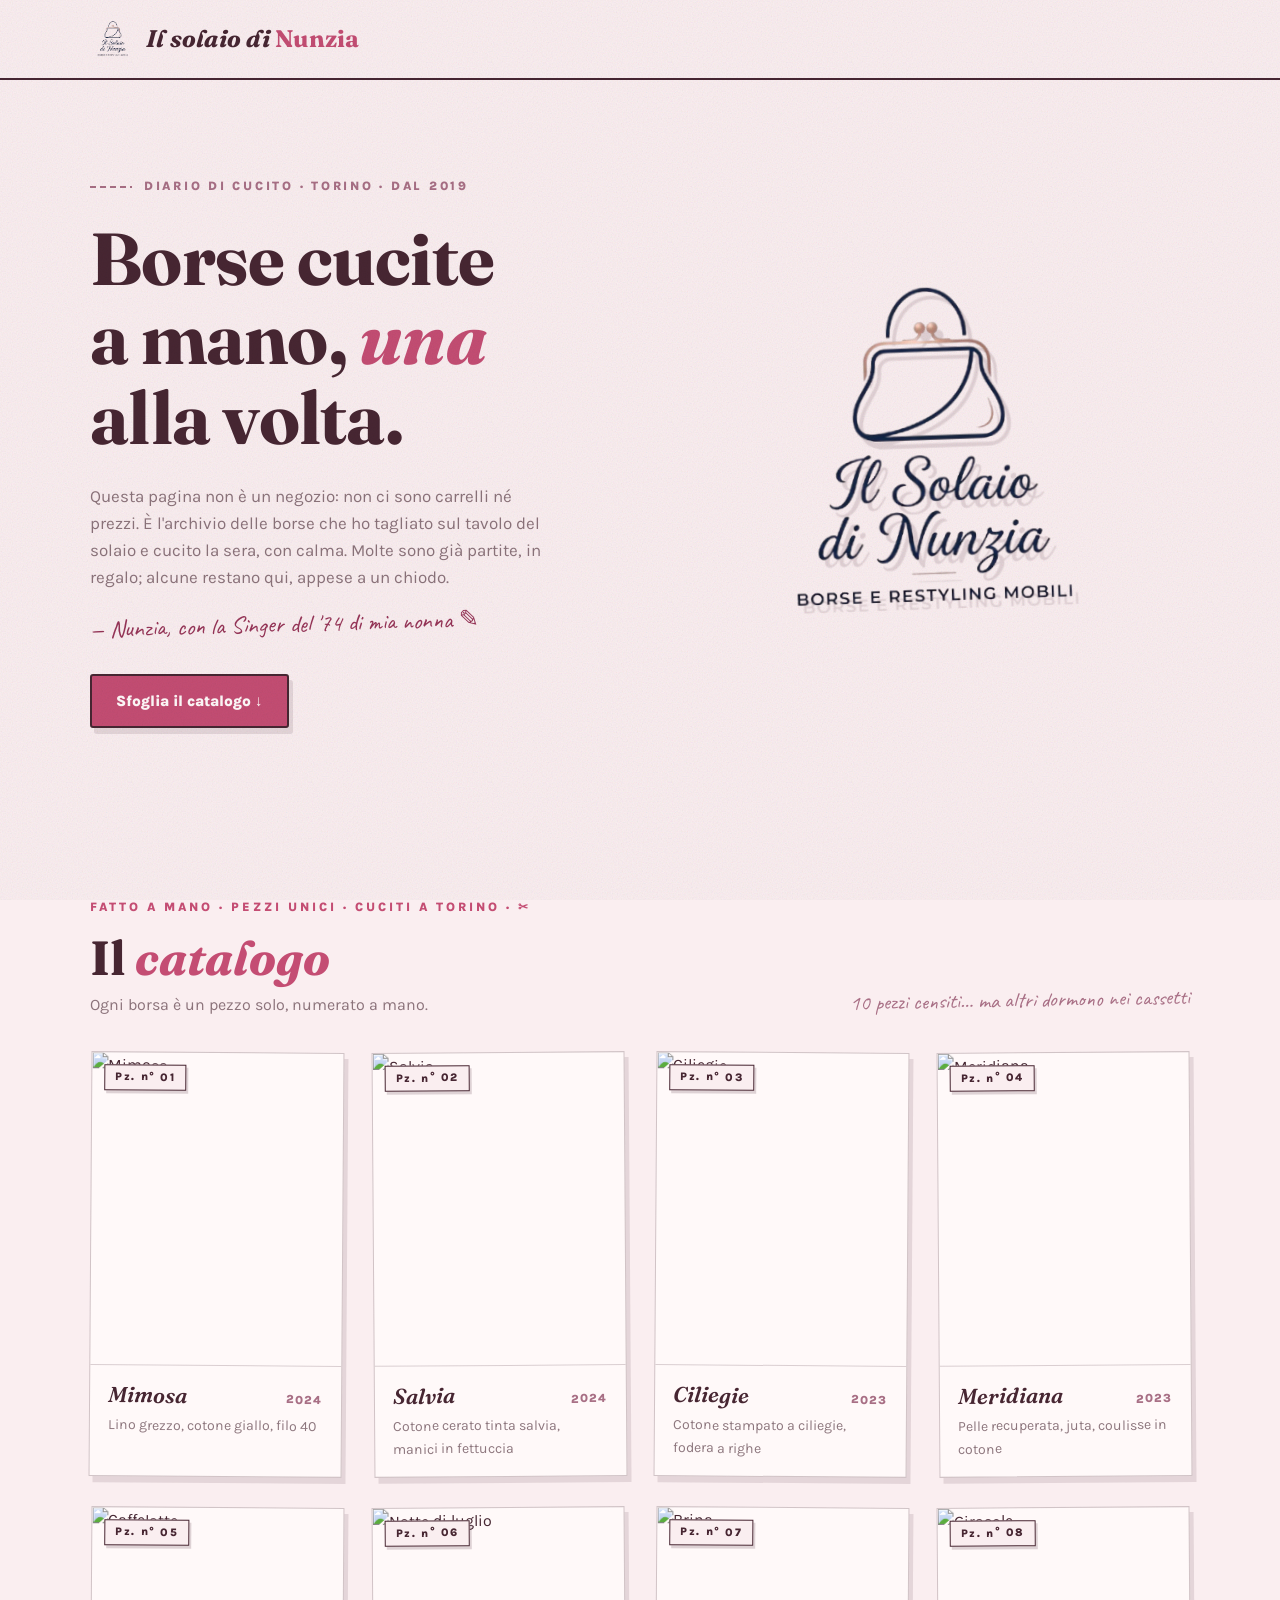
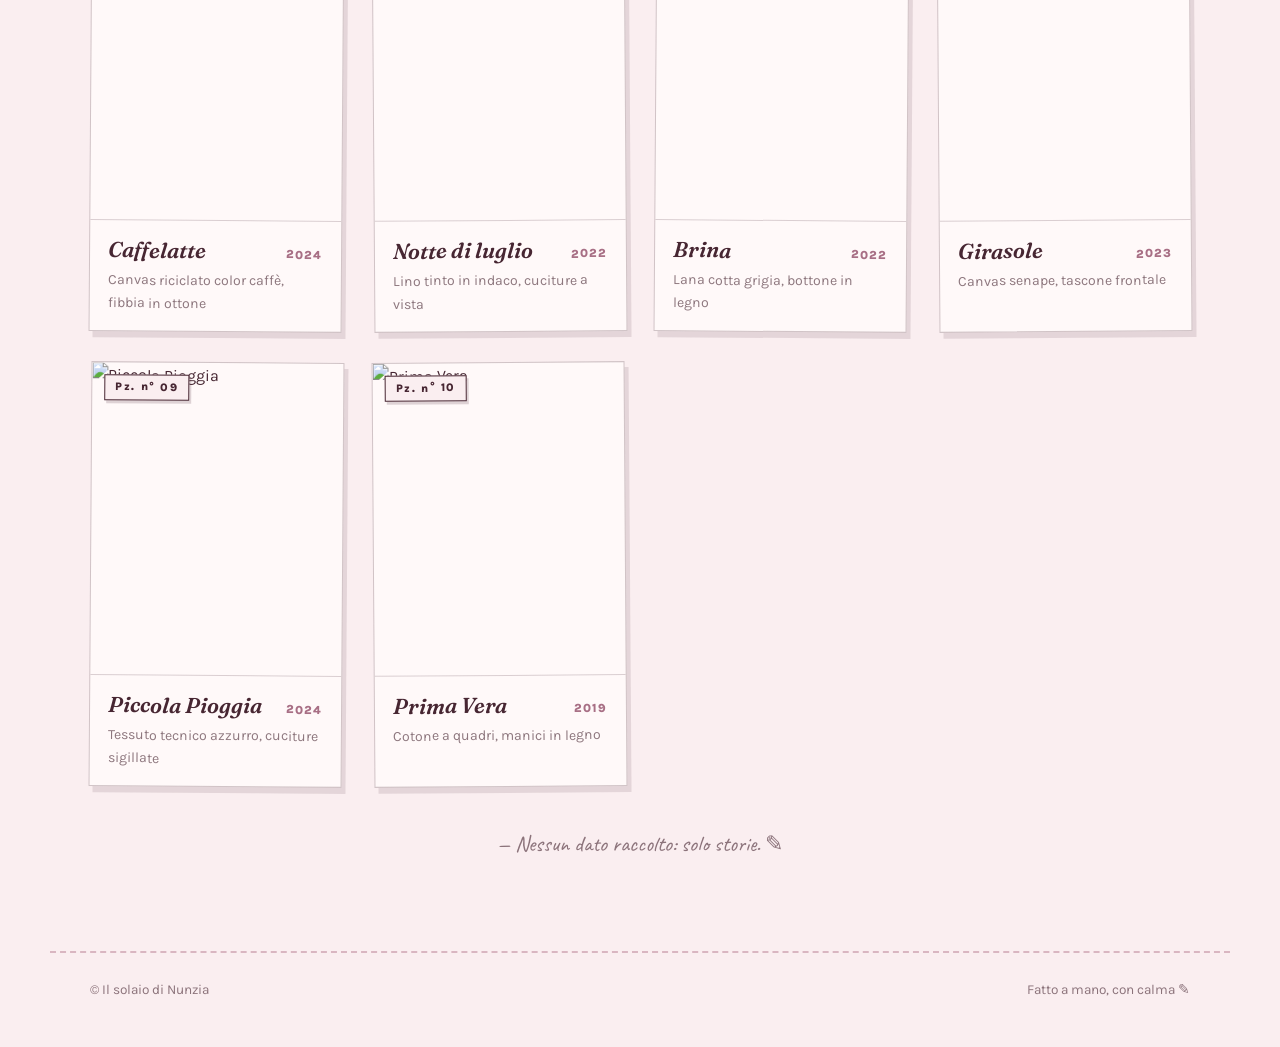
==== index.html @ 2e6f4ac3 "Add files via upload" ====
<!DOCTYPE html>
<html lang="it">
<head>
<meta charset="UTF-8">
<meta name="viewport" content="width=device-width, initial-scale=1.0">
<title>Il solaio di Nunzia — catalogo cucito a mano</title>
<link rel="preconnect" href="https://fonts.googleapis.com">
<link rel="preconnect" href="https://fonts.gstatic.com" crossorigin>
<link href="https://fonts.googleapis.com/css2?family=Caveat&family=Fraunces:ital,wght@0,400;0,600;0,700;1,400;1,700&family=Karla:wght@400;500;700;800&display=swap" rel="stylesheet">
<link rel="stylesheet" href="style.css">
</head>
<body>

<div class="grana"></div>
<div class="filo-progress"></div>

<!-- ============================ TESTATA ============================ -->
<header class="testata">
  <div class="testata-interno">
    <a href="index.html" class="marchio">
      <img src="logo.png" alt="Logo Il solaio di Nunzia" class="logo-img">
      <span>Il solaio di <span class="ago">Nunzia</span></span>
    </a>
  </div>
</header>

<!-- ============================ APERTURA ============================ -->
<section class="apertura">
  <div class="contenitore apertura-griglia">
    <div>
      <div class="occhiello">Diario di cucito · Torino · dal 2019</div>

      <h1 class="titolo">
        <span class="linea"><span class="linea-in">Borse cucite</span></span>
        <span class="linea"><span class="linea-in">a mano, <em>una</em></span></span>
        <span class="linea"><span class="linea-in">alla volta.</span></span>
      </h1>

      <p class="intro">Questa pagina non è un negozio: non ci sono carrelli né prezzi. È l'archivio delle borse che ho tagliato sul tavolo del solaio e cucito la sera, con calma. Molte sono già partite, in regalo; alcune restano qui, appese a un chiodo.</p>

      <p class="firma-apertura caveat">— Nunzia, con la Singer del '74 di mia nonna ✎</p>

      <div class="azioni">
        <a href="#catalogo" class="bottone">Sfoglia il catalogo ↓</a>
      </div>
    </div>

    <!-- LOGO al posto delle istantanee -->
    <div class="scena-logo">
      <img src="logo.png" alt="Logo Il solaio di Nunzia" class="logo-apertura">
    </div>
  </div>
</section>

<!-- ============================ CATALOGO ============================ -->
<section id="catalogo" class="sezione catalogo">
  <div class="contenitore">

    <div class="catalogo-testa">
      <div>
        <div class="capitolo">Fatto a mano · Pezzi unici · Cuciti a Torino · ✂</div>
        <h2 class="titolo-sezione">Il <em>catalogo</em></h2>
        <p style="margin-top:8px;color:var(--inchiostro-soft);">Ogni borsa è un pezzo solo, numerato a mano.</p>
      </div>
      <div class="conta-pezzi">-- pezzi censiti… ma altri dormono nei cassetti</div>
    </div>

    <ul class="griglia"></ul>

    <p class="nota-archivio">— Nessun dato raccolto: solo storie. ✎</p>
  </div>
</section>

<!-- ============================ PIE' DI PAGINA ============================ -->
<footer class="piede">
  <span>© Il solaio di Nunzia</span>
  <span>Fatto a mano, con calma ✎</span>
</footer>

<!-- ============================ SIPARIO (Dettaglio borsa) ============================ -->
<div class="sipario">
  <div class="scheda"></div>
</div>

<!-- ============================ SCRIPT ============================ -->
<script src="app.js"></script>
<script>
  // Animazione comparsa titolo all'apertura
  window.addEventListener('load', () => {
    document.querySelectorAll('.linea').forEach(l => l.classList.add('in'));
  });

  // Filo di avanzamento scroll in alto
  const filo = document.querySelector('.filo-progress');
  window.addEventListener('scroll', () => {
    const h = document.documentElement;
    const pct = h.scrollTop / (h.scrollHeight - h.clientHeight);
    filo.style.transform = `scaleX(${pct})`;
  });
</script>
</body>
</html>
---- style.css ----
/* ============================================================
   LE BORSE DI ANITA — diario di cucito (palette rosa)
   Cipria · carta · lampone · malva
   Tipografia: Fraunces (titoli) · Karla (testo) · Caveat (note a mano)
   ============================================================ */

:root{
  --carta:#faeef0;              /* cipria chiaro */
  --carta-2:#fff9f9;            /* carta biancorosa */
  --carta-3:#f4e1e5;            /* rosa polvere */
  --inchiostro:#472632;         /* prugna scuro */
  --inchiostro-soft:rgba(71,38,50,.62);
  --terra:#c44d73;              /* lampone */
  --terra-scuro:#963457;        /* lampone scuro */
  --oliva:#a86f85;              /* malva */
  --senape:#dd8fae;             /* rosa confetto */
  --filo:#d9b6c1;               /* filo rosa */
  --nastro:rgba(236,166,190,.55); /* nastro adesivo */
  --ombra:4px 6px 0 rgba(71,38,50,.12);
  --ombra-forte:7px 9px 0 rgba(71,38,50,.16);
  --r:3px;
}

*{margin:0;padding:0;box-sizing:border-box}

html{scroll-behavior:smooth}

body{
  font-family:'Karla',sans-serif;
  background:var(--carta);
  color:var(--inchiostro);
  line-height:1.6;
  overflow-x:hidden;
}

::selection{background:var(--terra);color:var(--carta-2)}

img{display:block;max-width:100%}
a{color:inherit}
button{font-family:inherit;cursor:pointer}
section{scroll-margin-top:92px}

h1,h2,h3{font-family:'Fraunces',serif;font-weight:700;line-height:1.08}
.caveat{font-family:'Caveat',cursive;font-size:1.5rem;color:var(--terra-scuro)}

:focus-visible{outline:2px dashed var(--terra);outline-offset:4px;border-radius:2px}

/* ---- grana della carta + filo di avanzamento ---- */
.grana{
  position:fixed;inset:0;z-index:80;pointer-events:none;
  opacity:.30;mix-blend-mode:multiply;
  background-image:url("data:image/svg+xml,%3Csvg xmlns='http://www.w3.org/2000/svg' width='180' height='180'%3E%3Cfilter id='n'%3E%3CfeTurbulence type='fractalNoise' baseFrequency='0.8' numOctaves='2' stitchTiles='stitch'/%3E%3C/filter%3E%3Crect width='180' height='180' filter='url(%23n)' opacity='0.5'/%3E%3C/svg%3E");
}
.filo-progress{
  position:fixed;top:0;left:0;height:4px;width:100%;
  background:var(--terra);transform:scaleX(0);transform-origin:left;
  z-index:90;
}

/* ---- contenitore ---- */
.contenitore{max-width:1180px;margin-inline:auto;padding-inline:clamp(20px,4vw,40px)}

/* ============================ TESTATA ============================ */
.testata{
  position:sticky;top:0;z-index:70;
  background:var(--carta);
  border-bottom:2px solid var(--inchiostro);
}
.testata-interno{
  display:flex;justify-content:space-between;align-items:center;
  padding:16px clamp(20px,4vw,40px);
  max-width:1180px;margin:0 auto;
}
.marchio{
  font-family:'Fraunces',serif;font-weight:700;font-style:italic;
  font-size:1.5rem;text-decoration:none;letter-spacing:.01em;
  display:flex;align-items:center;gap:10px;white-space:nowrap;
}
.marchio .logo-img{
  height:46px;width:auto;max-width:46px;
  filter:saturate(.95) contrast(1.02);
}
.marchio .ago{color:var(--terra);font-style:normal;display:inline-block;transition:transform .5s cubic-bezier(.2,.7,.2,1)}
.marchio:hover .ago{transform:rotate(45deg)}
.link-admin-discreto{
  font-size:.85rem;font-weight:700;text-decoration:none;
  padding:6px 14px;border:1.5px dashed var(--inchiostro);border-radius:999px;
  background:var(--carta-2);color:var(--inchiostro);
  transition:all .2s ease;
}
.link-admin-discreto:hover{
  background:var(--inchiostro);color:var(--carta-2);border-style:solid;
}

/* ============================ APERTURA ============================ */
.apertura{position:relative;padding:clamp(48px,7vw,90px) 0 70px;overflow:hidden}
.apertura-griglia{
  display:grid;grid-template-columns:1.05fr 1fr;gap:40px;align-items:center;
}
.occhiello{
  display:inline-flex;align-items:center;gap:12px;
  font-weight:800;font-size:.78rem;text-transform:uppercase;letter-spacing:.22em;
  color:var(--oliva);margin-bottom:22px;
}
.occhiello::before{content:"";width:42px;height:2px;background:repeating-linear-gradient(90deg,var(--oliva) 0 6px,transparent 6px 10px)}
.titolo{font-size:clamp(2.6rem,6vw,4.6rem);letter-spacing:-.01em}
.titolo em{font-style:italic;color:var(--terra)}
.linea{display:block;overflow:hidden;padding-bottom:.08em;margin-bottom:-.08em}
.linea-in{display:inline-block;transform:translateY(120%);transition:transform 1s cubic-bezier(.2,.75,.2,1)}
.linea:nth-child(2) .linea-in{transition-delay:.12s}
.linea:nth-child(3) .linea-in{transition-delay:.24s}
.linea.in .linea-in{transform:none}

.apertura p.intro{max-width:46ch;margin-top:26px;font-size:1.06rem;color:var(--inchiostro-soft)}
.firma-apertura{margin-top:14px;transform:rotate(-1.5deg);display:inline-block}
.etichetta-archivio{
  display:inline-block;margin-top:26px;padding:7px 16px;
  border:2px dashed var(--terra);color:var(--terra-scuro);
  font-weight:800;font-size:.75rem;text-transform:uppercase;letter-spacing:.2em;
  transform:rotate(-2deg);background:var(--carta-2);
}
.azioni{display:flex;gap:16px;margin-top:30px;flex-wrap:wrap}
.bottone{
  display:inline-block;text-decoration:none;font-weight:800;font-size:.95rem;
  background:var(--terra);color:var(--carta-2);
  padding:13px 24px;border:2px solid var(--inchiostro);border-radius:var(--r);
  box-shadow:var(--ombra);transition:transform .2s,box-shadow .2s;
}
.bottone:hover{transform:translate(-2px,-2px);box-shadow:var(--ombra-forte)}
.bottone:active{transform:translate(2px,2px);box-shadow:1px 2px 0 rgba(71,38,50,.2)}

/* polaroid sparse */
.scena{position:relative;height:clamp(400px,42vw,540px)}
.pol{
  position:absolute;background:#fffdf9;padding:10px 10px 40px;
  border:1px solid rgba(71,38,50,.18);box-shadow:var(--ombra);
  transform:rotate(var(--rot));transition:transform .45s cubic-bezier(.2,.7,.2,1),box-shadow .45s,z-index 0s;
}
.pol::before{ /* nastro adesivo */
  content:"";position:absolute;top:-12px;left:50%;width:86px;height:26px;
  transform:translateX(-50%) rotate(-3deg);
  background:var(--nastro);box-shadow:0 1px 2px rgba(71,38,50,.12);
}
.pol img{width:100%;height:auto;filter:saturate(.95) contrast(1.02)}
.pol figcaption{
  position:absolute;bottom:6px;left:0;right:0;text-align:center;
  font-family:'Caveat',cursive;font-size:1.3rem;color:var(--inchiostro-soft);
}
.pol:hover{transform:rotate(0deg) translateY(-8px) scale(1.03);box-shadow:var(--ombra-forte);z-index:5}
.pol-1{top:6%;left:2%;width:min(240px,46%);--rot:-6deg}
.pol-2{top:0;right:4%;width:min(215px,42%);--rot:5deg}
.pol-3{bottom:4%;left:24%;width:min(255px,50%);--rot:-2deg;z-index:2}

/* timbro rotante */
.timbro{
  position:absolute;bottom:0;left:-14px;width:128px;height:128px;z-index:6;
  color:var(--terra-scuro);
}
.timbro svg{width:100%;height:100%;animation:gira 24s linear infinite}
.timbro .centro{
  position:absolute;inset:0;display:grid;place-items:center;
  font-size:1.8rem;color:var(--terra);
}
@keyframes gira{to{transform:rotate(360deg)}}

/* ============================ SEZIONI ============================ */
.sezione{padding:clamp(60px,8vw,100px) 0 90px}
.capitolo{
  font-weight:800;font-size:.78rem;text-transform:uppercase;letter-spacing:.24em;
  color:var(--terra);margin-bottom:14px;
}
.titolo-sezione{font-size:clamp(1.9rem,4vw,3rem);max-width:22ch}
.titolo-sezione em{font-style:italic;color:var(--terra)}

/* animazioni di comparsa */
.reveal{opacity:0;transform:translateY(22px);transition:opacity .8s ease,transform .8s cubic-bezier(.2,.7,.2,1);transition-delay:calc(var(--r,0)*70ms)}
.reveal.in{opacity:1;transform:none}

/* ============================ CATALOGO ============================ */
.catalogo-testa{display:flex;align-items:flex-end;justify-content:space-between;gap:24px;flex-wrap:wrap;margin-bottom:34px}
.conta-pezzi{font-family:'Caveat',cursive;font-size:1.35rem;color:var(--oliva);transform:rotate(-1deg)}

.filtri{display:flex;gap:10px;flex-wrap:wrap;margin-bottom:38px}
.filtro{
  padding:9px 18px;border:2px dashed var(--inchiostro);border-radius:999px;
  background:transparent;font-weight:700;font-size:.85rem;letter-spacing:.04em;
  transition:.25s;color:var(--inchiostro);
}
.filtro:hover{background:var(--carta-2);transform:translateY(-2px)}
.filtro.attivo{background:var(--inchiostro);color:var(--carta-2);border-style:solid}

.griglia{list-style:none;display:grid;grid-template-columns:repeat(auto-fill,minmax(248px,1fr));gap:30px}

.carta{
  background:var(--carta-2);border:1.5px solid rgba(71,38,50,.25);
  border-radius:var(--r);box-shadow:var(--ombra);
  display:flex;flex-direction:column;overflow:hidden;
  transition:transform .35s cubic-bezier(.2,.7,.2,1),box-shadow .35s;
  cursor:pointer;
}
.carta:nth-child(odd){transform:rotate(.4deg)}
.carta:nth-child(even){transform:rotate(-.4deg)}
.carta:hover{transform:translateY(-7px) rotate(0deg);box-shadow:var(--ombra-forte)}
.carta.nascosta{display:none}
.carta.pop{animation:pop .5s cubic-bezier(.2,.7,.2,1) both}
@keyframes pop{from{opacity:0;transform:translateY(16px) scale(.96)}to{opacity:1;transform:none}}

.carta-foto{position:relative;overflow:hidden;aspect-ratio:4/5;border-bottom:1.5px solid rgba(71,38,50,.2)}
.carta-foto img{width:100%;height:100%;object-fit:cover;transition:transform .9s cubic-bezier(.2,.7,.2,1);filter:saturate(.95)}
.carta:hover .carta-foto img{transform:scale(1.07) rotate(.5deg)}
.pezzo{
  position:absolute;top:12px;left:12px;background:var(--carta);
  border:1.5px solid var(--inchiostro);padding:3px 10px;
  font-weight:800;font-size:.7rem;letter-spacing:.14em;box-shadow:2px 3px 0 rgba(71,38,50,.18);
}
.ingrandisci{
  position:absolute;bottom:12px;right:12px;background:var(--inchiostro);color:var(--carta-2);
  font-size:.78rem;font-weight:700;padding:6px 12px;border-radius:999px;
  opacity:0;transform:translateY(8px);transition:.3s;pointer-events:none;
}
.carta:hover .ingrandisci{opacity:1;transform:none}

.carta-corpo{padding:18px 18px 16px;display:flex;flex-direction:column;gap:6px;flex:1}
.carta-testa{display:flex;justify-content:space-between;align-items:baseline;gap:10px}
.carta-testa h3{font-size:1.35rem;font-style:italic;font-weight:600}
.anno{font-weight:800;font-size:.75rem;color:var(--oliva);letter-spacing:.1em}
.materiali-riga{font-size:.88rem;color:var(--inchiostro-soft)}
.carta-piede{
  margin-top:auto;padding-top:12px;border-top:2px dashed var(--filo);
  display:flex;justify-content:space-between;align-items:center;gap:10px;
}
.stato{font-weight:700;font-size:.78rem;display:inline-flex;align-items:center;gap:7px}
.stato::before{content:"";width:9px;height:9px;border-radius:50%;background:var(--puntino,var(--oliva));border:1px solid rgba(71,38,50,.4)}
.guarda{
  background:none;border:none;font-weight:800;font-size:.82rem;color:var(--terra);
  letter-spacing:.04em;padding:4px 0;border-bottom:2px dashed var(--terra);
  transition:.25s;
}
.guarda:hover{color:var(--terra-scuro);letter-spacing:.08em}

.nota-archivio{margin-top:38px;text-align:center;font-family:'Caveat',cursive;font-size:1.4rem;color:var(--inchiostro-soft)}

/* ============================ RIGA FINALE ============================ */
.piede{
  max-width:1180px;margin:0 auto;
  padding:26px clamp(20px,4vw,40px) 46px;
  border-top:2px dashed var(--filo);
  display:flex;justify-content:space-between;gap:16px;flex-wrap:wrap;
  font-size:.85rem;color:var(--inchiostro-soft);
}

/* ============================ SIPARIO (dettaglio borsa) ============================ */
.sipario{
  position:fixed;inset:0;z-index:100;display:grid;place-items:center;padding:20px;
  background:rgba(71,38,50,.60);
  opacity:0;transition:opacity .3s ease;
}
.sipario.aperto{opacity:1}
.scheda{
  background:var(--carta);border:2px solid var(--inchiostro);border-radius:var(--r);
  box-shadow:10px 12px 0 rgba(71,38,50,.30);
  width:min(880px,100%);max-height:88vh;overflow:auto;
  display:grid;grid-template-columns:1fr 1fr;position:relative;
  transform:translateY(24px) scale(.98);transition:transform .35s cubic-bezier(.2,.7,.2,1);
}
.sipario.aperto .scheda{transform:none}
.scheda-foto{position:relative;background:#fffdf9;padding:16px;border-right:2px dashed var(--filo)}
.scheda-foto img{width:100%;height:100%;object-fit:cover;min-height:320px}
.scheda-foto::before{content:"";position:absolute;top:6px;left:50%;width:110px;height:28px;transform:translateX(-50%) rotate(-3deg);background:var(--nastro);z-index:2}
.scheda-corpo{padding:34px 30px}
.scheda-corpo .capitolo{margin-bottom:6px}
.scheda-corpo h3{font-size:2.1rem;font-style:italic;font-weight:600}
.scheda-dettagli{margin:22px 0;border-top:2px dashed var(--filo)}
.scheda-dettagli div{
  display:flex;justify-content:space-between;gap:14px;padding:9px 0;
  border-bottom:2px dashed var(--filo);font-size:.92rem;
}
.scheda-dettagli dt{font-weight:800;text-transform:uppercase;font-size:.72rem;letter-spacing:.14em;color:var(--oliva);padding-top:3px}
.scheda-dettagli dd{text-align:right;font-weight:600}
.scheda-nota{font-family:'Caveat',cursive;font-size:1.5rem;color:var(--terra-scuro);transform:rotate(-1deg)}
.chiudi{
  position:absolute;top:12px;right:12px;z-index:3;
  width:42px;height:42px;border:2px solid var(--inchiostro);border-radius:50%;
  background:var(--carta);font-size:1.05rem;font-weight:800;
  box-shadow:2px 3px 0 rgba(71,38,50,.25);transition:.25s;
}
.chiudi:hover{background:var(--terra);color:var(--carta-2);transform:rotate(90deg)}

/* ============================ RESPONSIVE ============================ */
@media (max-width:960px){
  .apertura-griglia{grid-template-columns:1fr}
  .scena{height:clamp(340px,70vw,440px);margin-top:10px}
  .scheda{grid-template-columns:1fr}
  .scheda-foto{border-right:0;border-bottom:2px dashed var(--filo)}
  .scheda-foto img{min-height:0;max-height:340px}
}

/* ============================ MOVIMENTO RIDOTTO ============================ */
@media (prefers-reduced-motion: reduce){
  html{scroll-behavior:auto}
  *,*::before,*::after{animation:none!important;transition:none!important}
  .linea-in{transform:none}
  .reveal{opacity:1;transform:none}
}
/* ============================ LOGO IN APERTURA ============================ */
.scena-logo{
  display:flex;
  align-items:center;
  justify-content:center;
  padding:10px 0;
}
.logo-apertura{
  width:min(420px, 82%);
  height:auto;
  transform:rotate(-2deg);
  filter:drop-shadow(6px 8px 0 rgba(71,38,50,.14));
  transition:transform .45s cubic-bezier(.2,.7,.2,1);
}
.logo-apertura:hover{
  transform:rotate(0deg) scale(1.03);
}
@media (max-width:960px){
  .scena-logo{margin-top:10px}
  .logo-apertura{width:min(320px, 70%)}
}
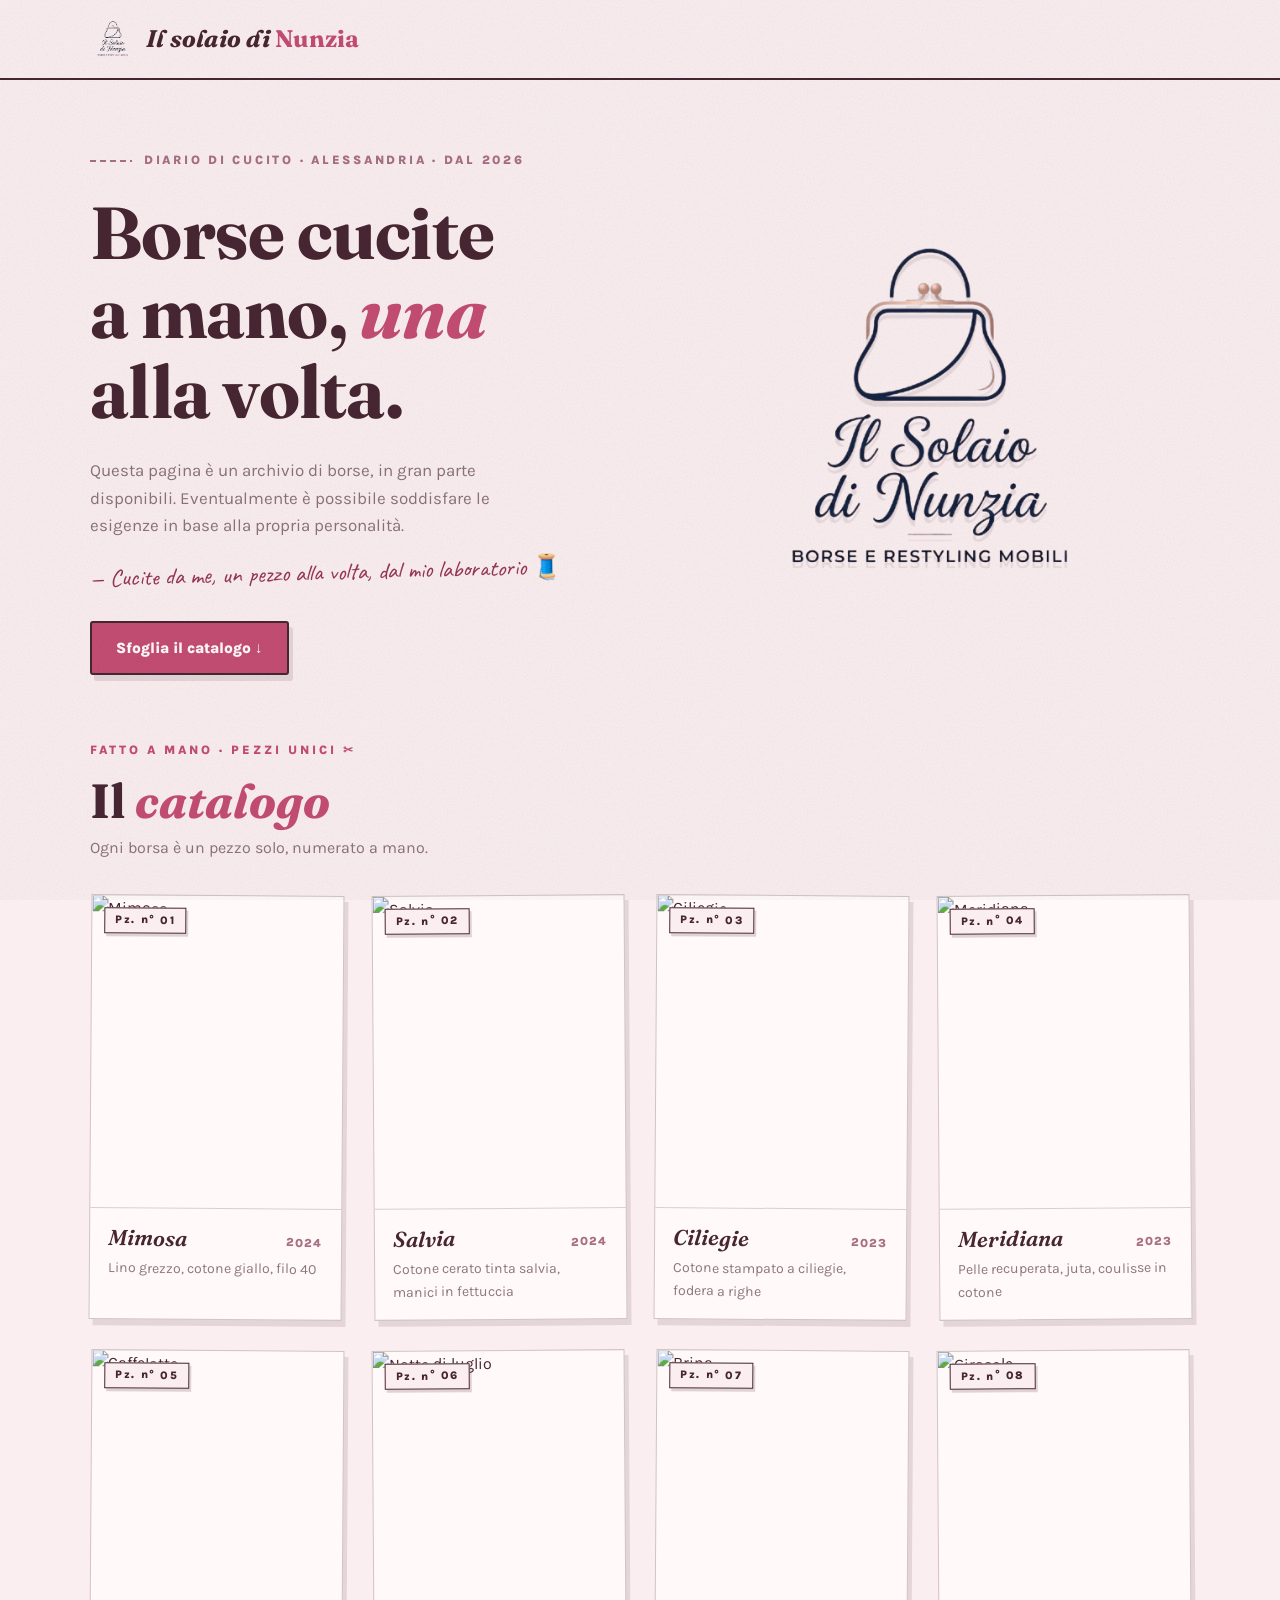
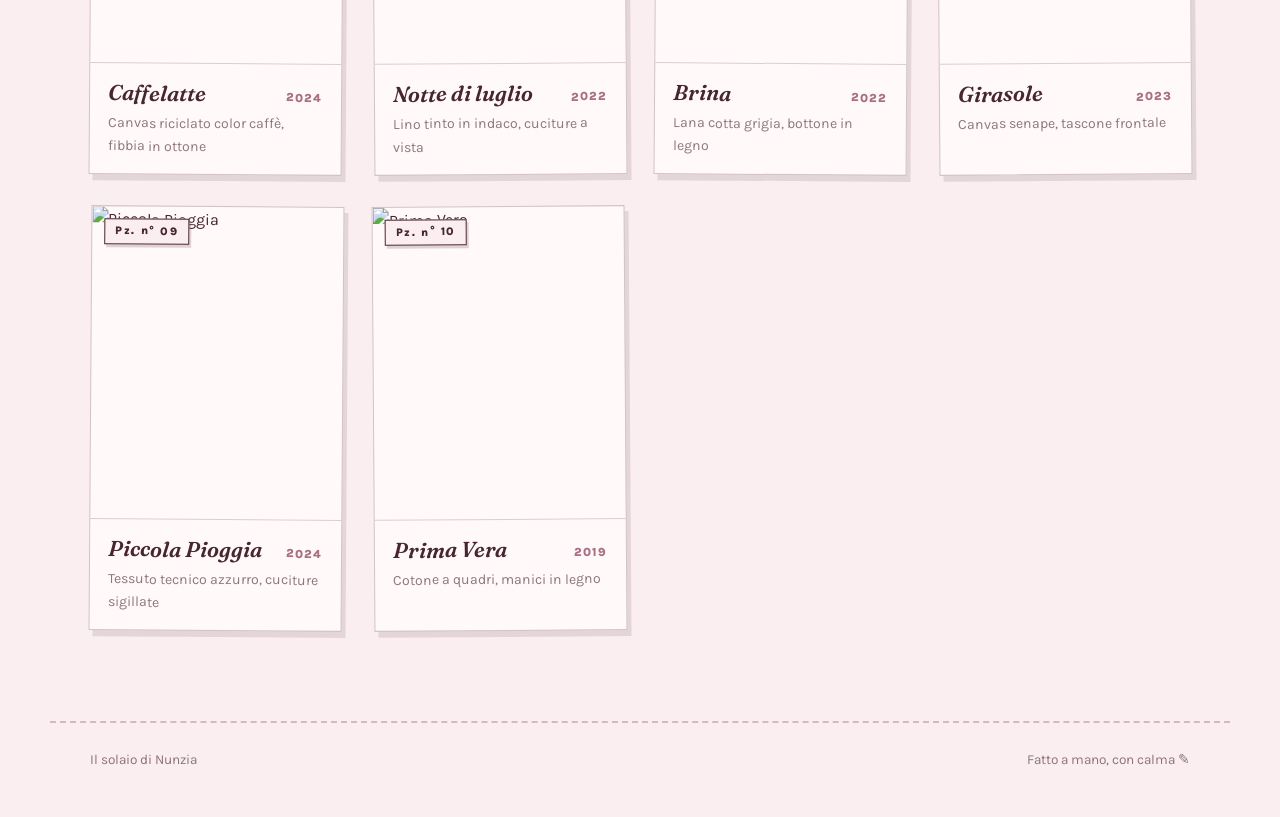
==== commit 3a465db5: "Add files via upload" ====
--- a/index.html
+++ b/index.html
@@ -28,7 +28,7 @@
 <section class="apertura">
   <div class="contenitore apertura-griglia">
     <div>
-      <div class="occhiello">Diario di cucito · Torino · dal 2019</div>
+      <div class="occhiello">Diario di cucito · Alessandria · dal 2026</div>
 
       <h1 class="titolo">
         <span class="linea"><span class="linea-in">Borse cucite</span></span>
@@ -36,9 +36,9 @@
         <span class="linea"><span class="linea-in">alla volta.</span></span>
       </h1>
 
-      <p class="intro">Questa pagina non è un negozio: non ci sono carrelli né prezzi. È l'archivio delle borse che ho tagliato sul tavolo del solaio e cucito la sera, con calma. Molte sono già partite, in regalo; alcune restano qui, appese a un chiodo.</p>
+      <p class="intro">Questa pagina è un archivio di borse, in gran parte disponibili. Eventualmente è possibile soddisfare le esigenze in base alla propria personalità.</p>
 
-      <p class="firma-apertura caveat">— Nunzia, con la Singer del '74 di mia nonna ✎</p>
+      <p class="firma-apertura caveat">— Cucite da me, un pezzo alla volta, dal mio laboratorio 🧵</p>
 
       <div class="azioni">
         <a href="#catalogo" class="bottone">Sfoglia il catalogo ↓</a>
@@ -58,22 +58,22 @@
 
     <div class="catalogo-testa">
       <div>
-        <div class="capitolo">Fatto a mano · Pezzi unici · Cuciti a Torino · ✂</div>
+        <div class="capitolo">Fatto a mano · Pezzi unici ✂</div>
         <h2 class="titolo-sezione">Il <em>catalogo</em></h2>
         <p style="margin-top:8px;color:var(--inchiostro-soft);">Ogni borsa è un pezzo solo, numerato a mano.</p>
       </div>
-      <div class="conta-pezzi">-- pezzi censiti… ma altri dormono nei cassetti</div>
+      
     </div>
 
     <ul class="griglia"></ul>
 
-    <p class="nota-archivio">— Nessun dato raccolto: solo storie. ✎</p>
+
   </div>
 </section>
 
 <!-- ============================ PIE' DI PAGINA ============================ -->
 <footer class="piede">
-  <span>© Il solaio di Nunzia</span>
+  <span>  Il solaio di Nunzia</span>
   <span>Fatto a mano, con calma ✎</span>
 </footer>
 
--- a/style.css
+++ b/style.css
@@ -310,16 +310,23 @@
   padding:10px 0;
 }
 .logo-apertura{
-  width:min(420px, 82%);
-  height:auto;
-  transform:rotate(-2deg);
-  filter:drop-shadow(6px 8px 0 rgba(71,38,50,.14));
-  transition:transform .45s cubic-bezier(.2,.7,.2,1);
+width:min(420px, 82%);
+height:auto;
+transform:none;
+filter:drop-shadow(0 6px 0 rgba(71,38,50,.10));
+transition:transform .45s cubic-bezier(.2,.7,.2,1);
 }
 .logo-apertura:hover{
-  transform:rotate(0deg) scale(1.03);
+transform:scale(1.02);
 }
 @media (max-width:960px){
   .scena-logo{margin-top:10px}
   .logo-apertura{width:min(320px, 70%)}
+}
+/* ---- AVVICINA APERTURA E CATALOGO ---- */
+.apertura{
+  padding:clamp(40px,5vw,64px) 0 22px;
+}
+#catalogo{
+  padding-top:clamp(26px,3.5vw,44px);
 }
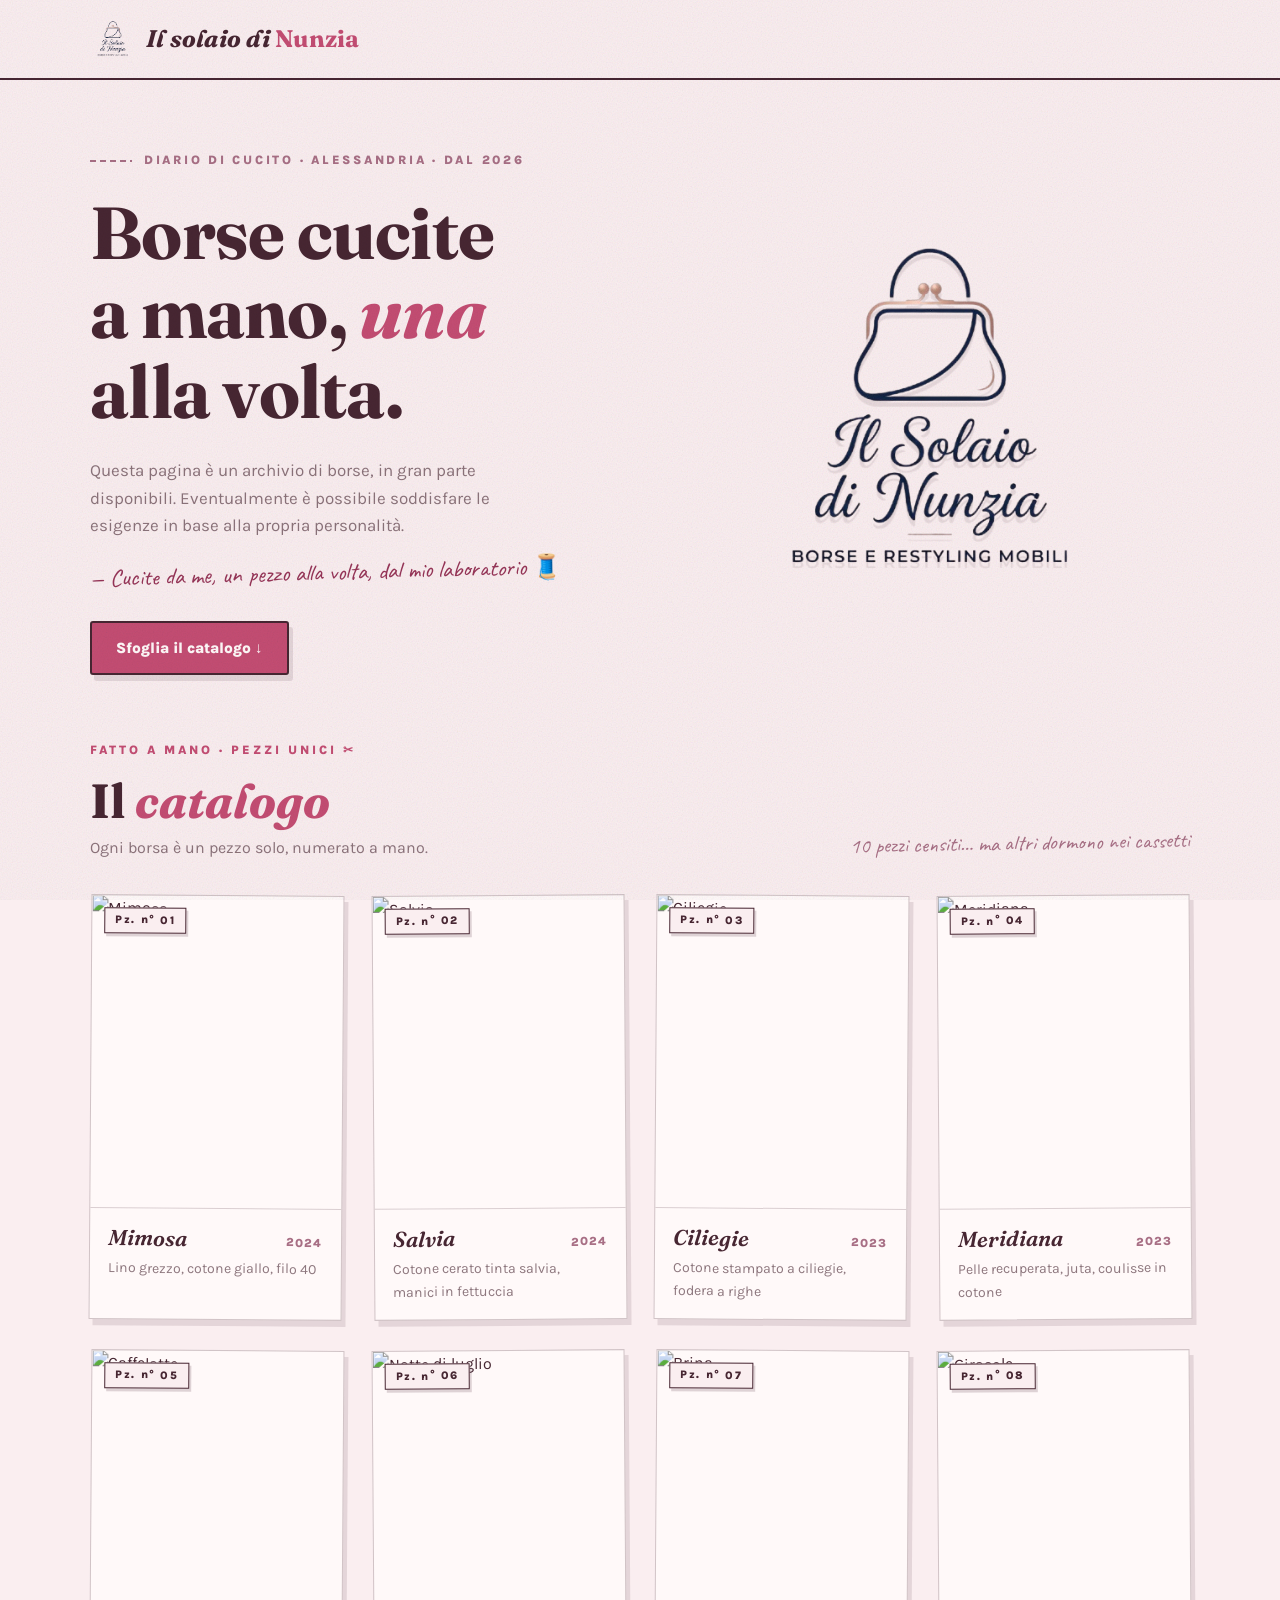
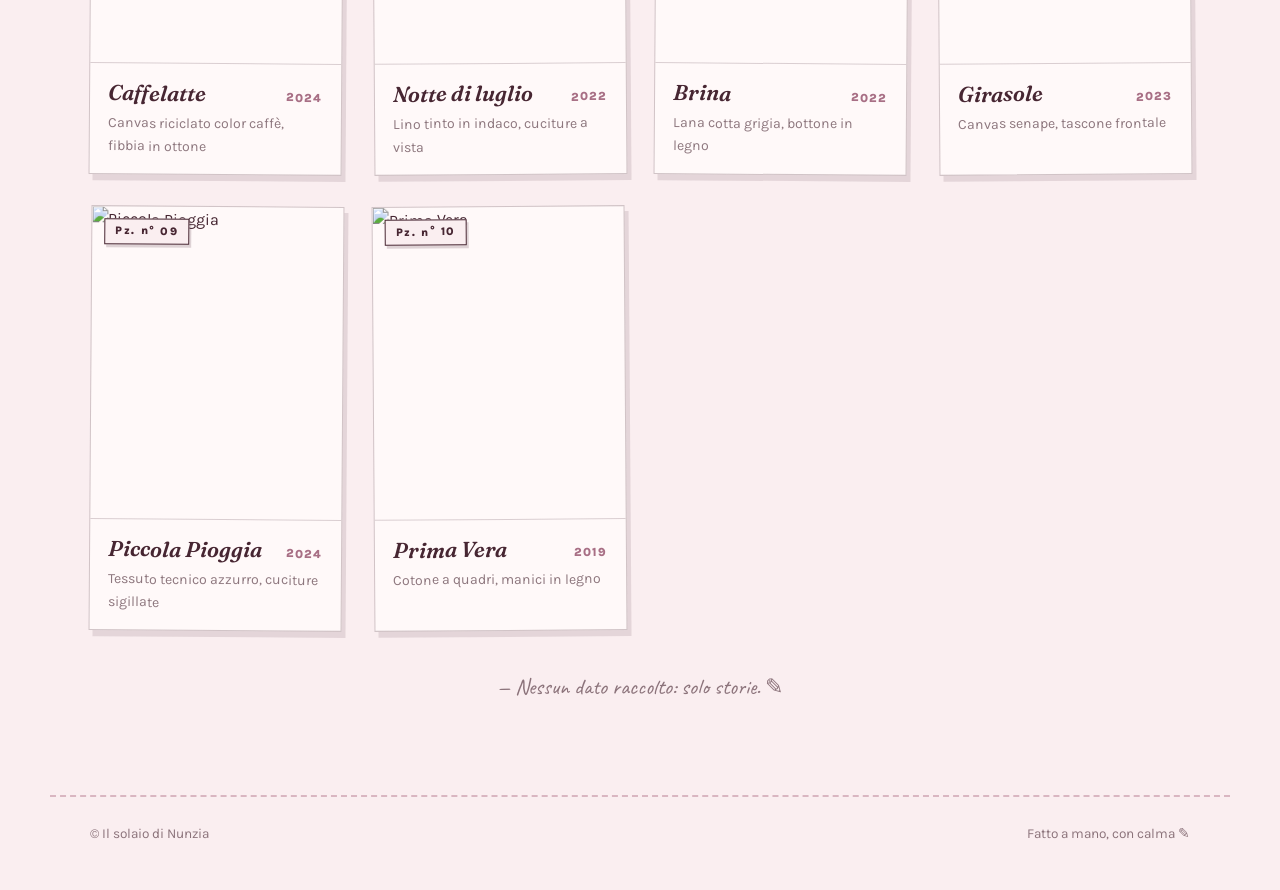
==== commit 9f3284bd: "Add files via upload" ====
--- a/index.html
+++ b/index.html
@@ -45,7 +45,6 @@
       </div>
     </div>
 
-    <!-- LOGO al posto delle istantanee -->
     <div class="scena-logo">
       <img src="logo.png" alt="Logo Il solaio di Nunzia" class="logo-apertura">
     </div>
@@ -62,18 +61,18 @@
         <h2 class="titolo-sezione">Il <em>catalogo</em></h2>
         <p style="margin-top:8px;color:var(--inchiostro-soft);">Ogni borsa è un pezzo solo, numerato a mano.</p>
       </div>
-      
+      <div class="conta-pezzi">-- pezzi censiti… ma altri dormono nei cassetti</div>
     </div>
 
     <ul class="griglia"></ul>
 
-
+    <p class="nota-archivio">— Nessun dato raccolto: solo storie. ✎</p>
   </div>
 </section>
 
 <!-- ============================ PIE' DI PAGINA ============================ -->
 <footer class="piede">
-  <span>  Il solaio di Nunzia</span>
+  <span>© Il solaio di Nunzia</span>
   <span>Fatto a mano, con calma ✎</span>
 </footer>
 
--- a/style.css
+++ b/style.css
@@ -93,7 +93,8 @@
 }
 
 /* ============================ APERTURA ============================ */
-.apertura{position:relative;padding:clamp(48px,7vw,90px) 0 70px;overflow:hidden}
+/* MODIFICATO: padding inferiore ridotto da 70px a 22px per avvicinare il catalogo */
+.apertura{position:relative;padding:clamp(40px,5vw,64px) 0 22px;overflow:hidden}
 .apertura-griglia{
   display:grid;grid-template-columns:1.05fr 1fr;gap:40px;align-items:center;
 }
@@ -164,7 +165,8 @@
 @keyframes gira{to{transform:rotate(360deg)}}
 
 /* ============================ SEZIONI ============================ */
-.sezione{padding:clamp(60px,8vw,100px) 0 90px}
+/* MODIFICATO: padding superiore ridotto da clamp(60px,8vw,100px) a clamp(26px,3.5vw,44px) */
+.sezione{padding:clamp(26px,3.5vw,44px) 0 90px}
 .capitolo{
   font-weight:800;font-size:.78rem;text-transform:uppercase;letter-spacing:.24em;
   color:var(--terra);margin-bottom:14px;
@@ -302,6 +304,7 @@
   .linea-in{transform:none}
   .reveal{opacity:1;transform:none}
 }
+
 /* ============================ LOGO IN APERTURA ============================ */
 .scena-logo{
   display:flex;
@@ -310,23 +313,16 @@
   padding:10px 0;
 }
 .logo-apertura{
-width:min(420px, 82%);
-height:auto;
-transform:none;
-filter:drop-shadow(0 6px 0 rgba(71,38,50,.10));
-transition:transform .45s cubic-bezier(.2,.7,.2,1);
+  width:min(420px, 82%);
+  height:auto;
+  transform:none;
+  filter:drop-shadow(0 6px 0 rgba(71,38,50,.10));
+  transition:transform .45s cubic-bezier(.2,.7,.2,1);
 }
 .logo-apertura:hover{
-transform:scale(1.02);
+  transform:scale(1.02);
 }
 @media (max-width:960px){
   .scena-logo{margin-top:10px}
   .logo-apertura{width:min(320px, 70%)}
-}
-/* ---- AVVICINA APERTURA E CATALOGO ---- */
-.apertura{
-  padding:clamp(40px,5vw,64px) 0 22px;
-}
-#catalogo{
-  padding-top:clamp(26px,3.5vw,44px);
 }
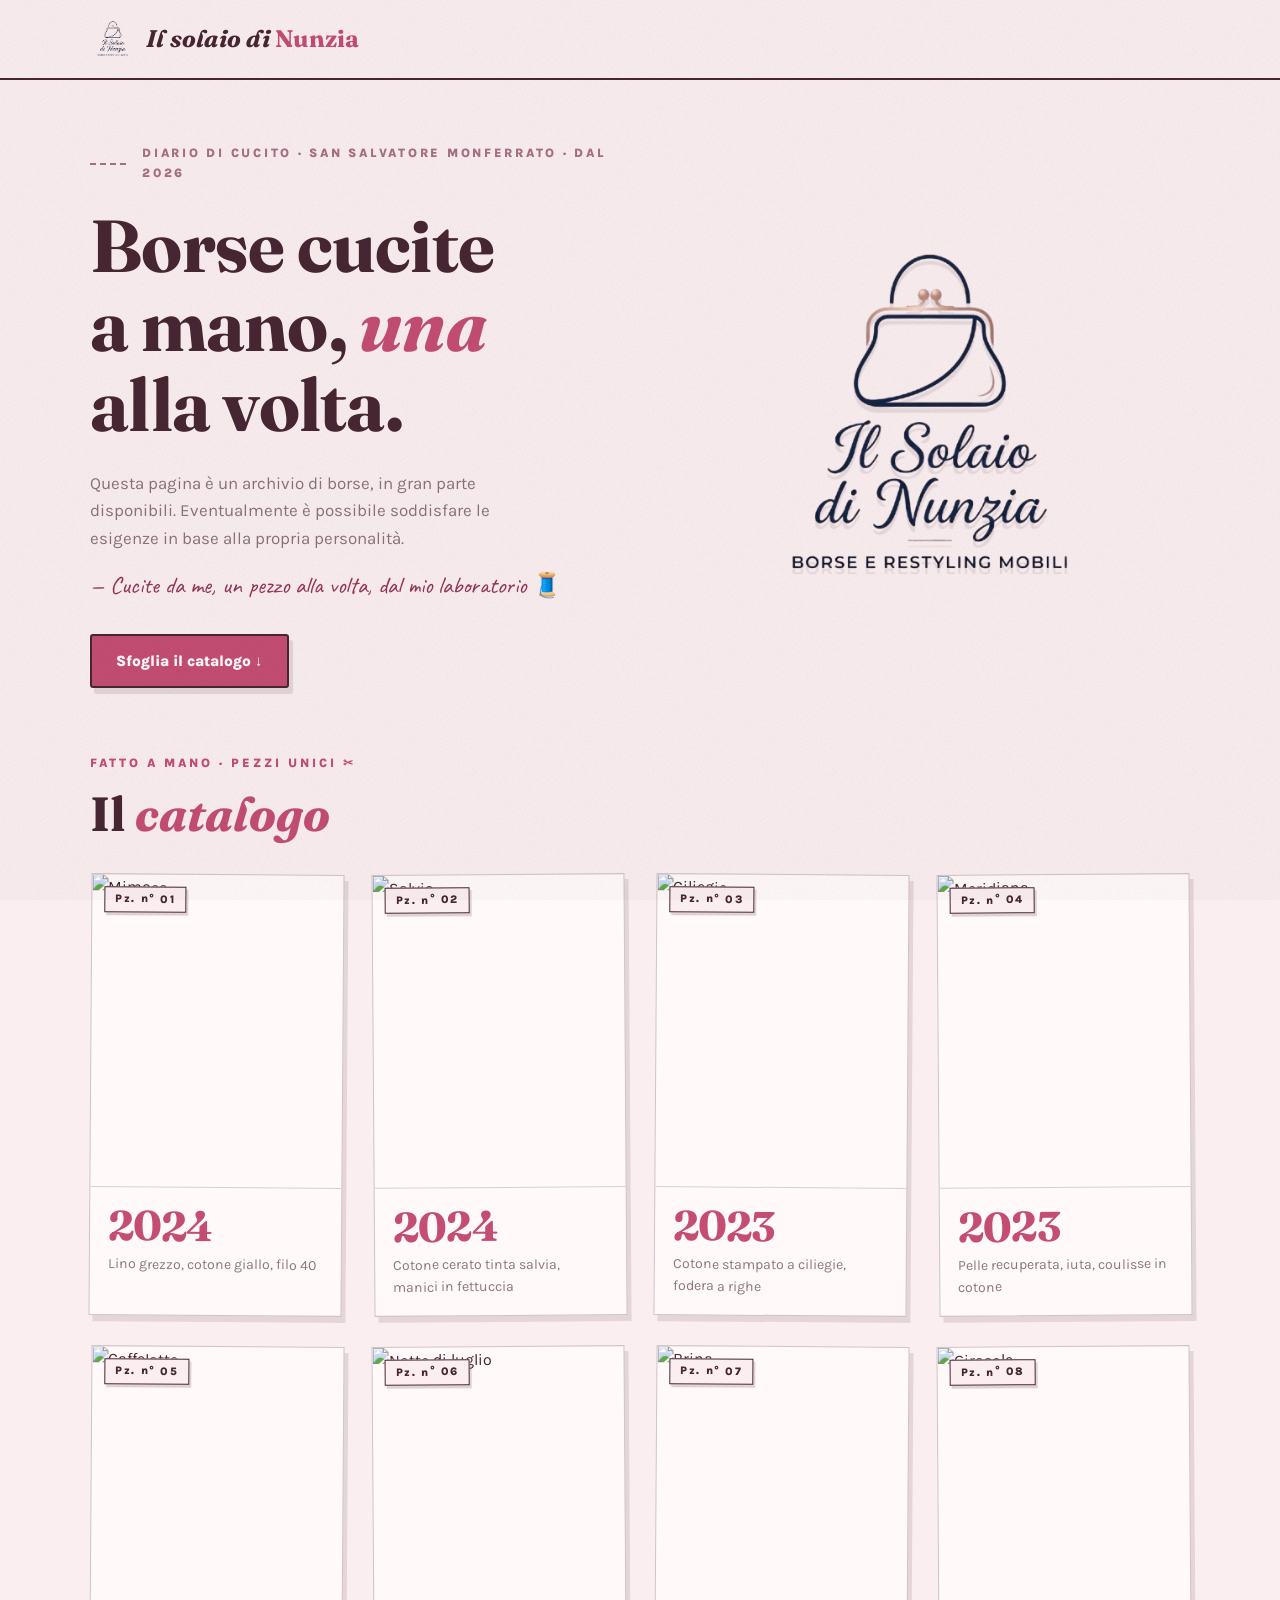
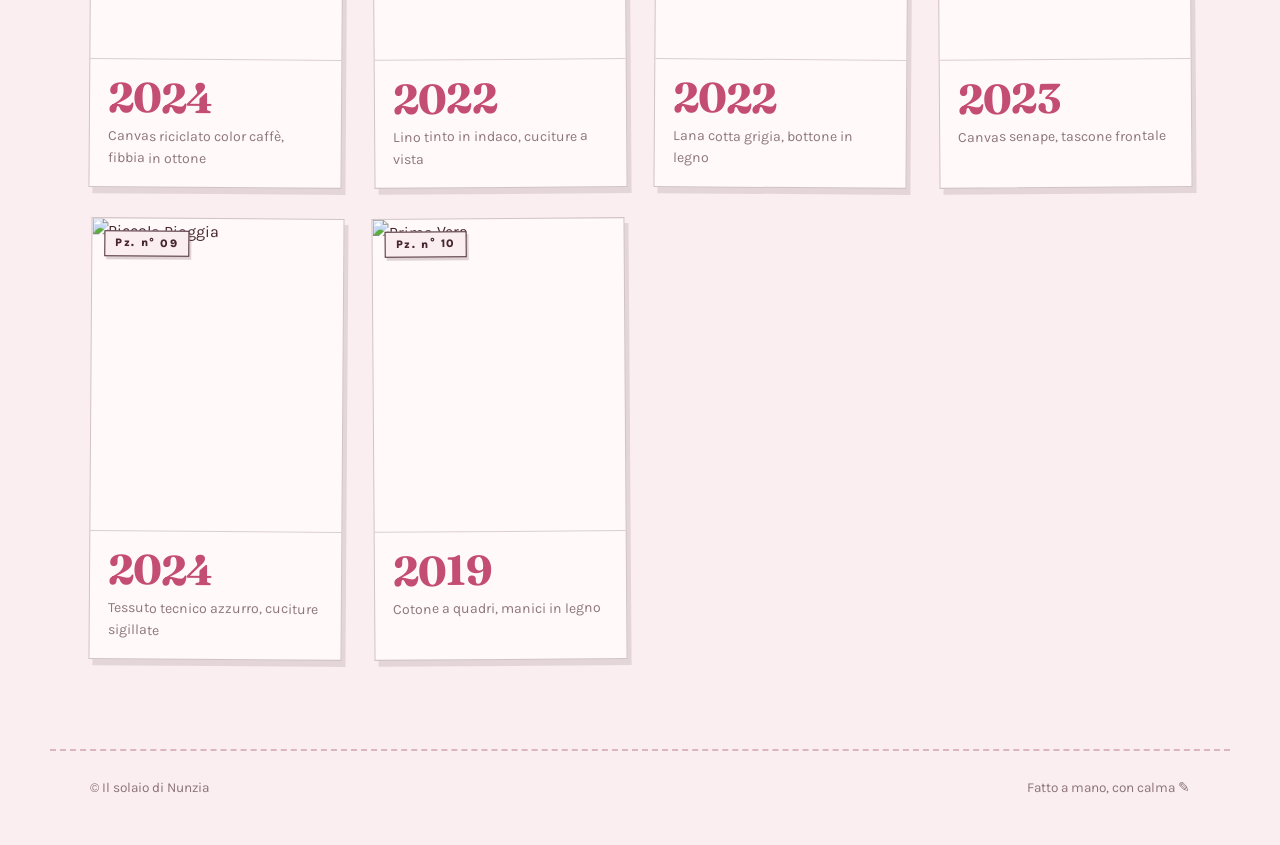
==== commit 82f068ea: "Add files via upload" ====
--- a/index.html
+++ b/index.html
@@ -28,7 +28,7 @@
 <section class="apertura">
   <div class="contenitore apertura-griglia">
     <div>
-      <div class="occhiello">Diario di cucito · Alessandria · dal 2026</div>
+      <div class="occhiello">Diario di cucito · San Salvatore Monferrato · dal 2026</div>
 
       <h1 class="titolo">
         <span class="linea"><span class="linea-in">Borse cucite</span></span>
@@ -59,14 +59,10 @@
       <div>
         <div class="capitolo">Fatto a mano · Pezzi unici ✂</div>
         <h2 class="titolo-sezione">Il <em>catalogo</em></h2>
-        <p style="margin-top:8px;color:var(--inchiostro-soft);">Ogni borsa è un pezzo solo, numerato a mano.</p>
       </div>
-      <div class="conta-pezzi">-- pezzi censiti… ma altri dormono nei cassetti</div>
-    </div>
+      </div>
 
     <ul class="griglia"></ul>
-
-    <p class="nota-archivio">— Nessun dato raccolto: solo storie. ✎</p>
   </div>
 </section>
 
--- a/style.css
+++ b/style.css
@@ -113,7 +113,7 @@
 .linea.in .linea-in{transform:none}
 
 .apertura p.intro{max-width:46ch;margin-top:26px;font-size:1.06rem;color:var(--inchiostro-soft)}
-.firma-apertura{margin-top:14px;transform:rotate(-1.5deg);display:inline-block}
+.firma-apertura{margin-top:14px;display:inline-block}
 .etichetta-archivio{
   display:inline-block;margin-top:26px;padding:7px 16px;
   border:2px dashed var(--terra);color:var(--terra-scuro);
@@ -225,7 +225,7 @@
 .carta-corpo{padding:18px 18px 16px;display:flex;flex-direction:column;gap:6px;flex:1}
 .carta-testa{display:flex;justify-content:space-between;align-items:baseline;gap:10px}
 .carta-testa h3{font-size:1.35rem;font-style:italic;font-weight:600}
-.anno{font-weight:800;font-size:.75rem;color:var(--oliva);letter-spacing:.1em}
+.anno{font-family:'Fraunces',serif;font-weight:700;font-size:2.6rem;line-height:1;color:var(--terra);letter-spacing:-.02em;text-align:right}
 .materiali-riga{font-size:.88rem;color:var(--inchiostro-soft)}
 .carta-piede{
   margin-top:auto;padding-top:12px;border-top:2px dashed var(--filo);
@@ -272,6 +272,7 @@
 .scheda-corpo{padding:34px 30px}
 .scheda-corpo .capitolo{margin-bottom:6px}
 .scheda-corpo h3{font-size:2.1rem;font-style:italic;font-weight:600}
+.scheda-corpo h3.anno-borsa{font-size:clamp(2.4rem,7vw,4.4rem);font-style:normal;font-weight:700;color:var(--terra);letter-spacing:-.02em;margin:6px 0 14px}
 .scheda-dettagli{margin:22px 0;border-top:2px dashed var(--filo)}
 .scheda-dettagli div{
   display:flex;justify-content:space-between;gap:14px;padding:9px 0;
